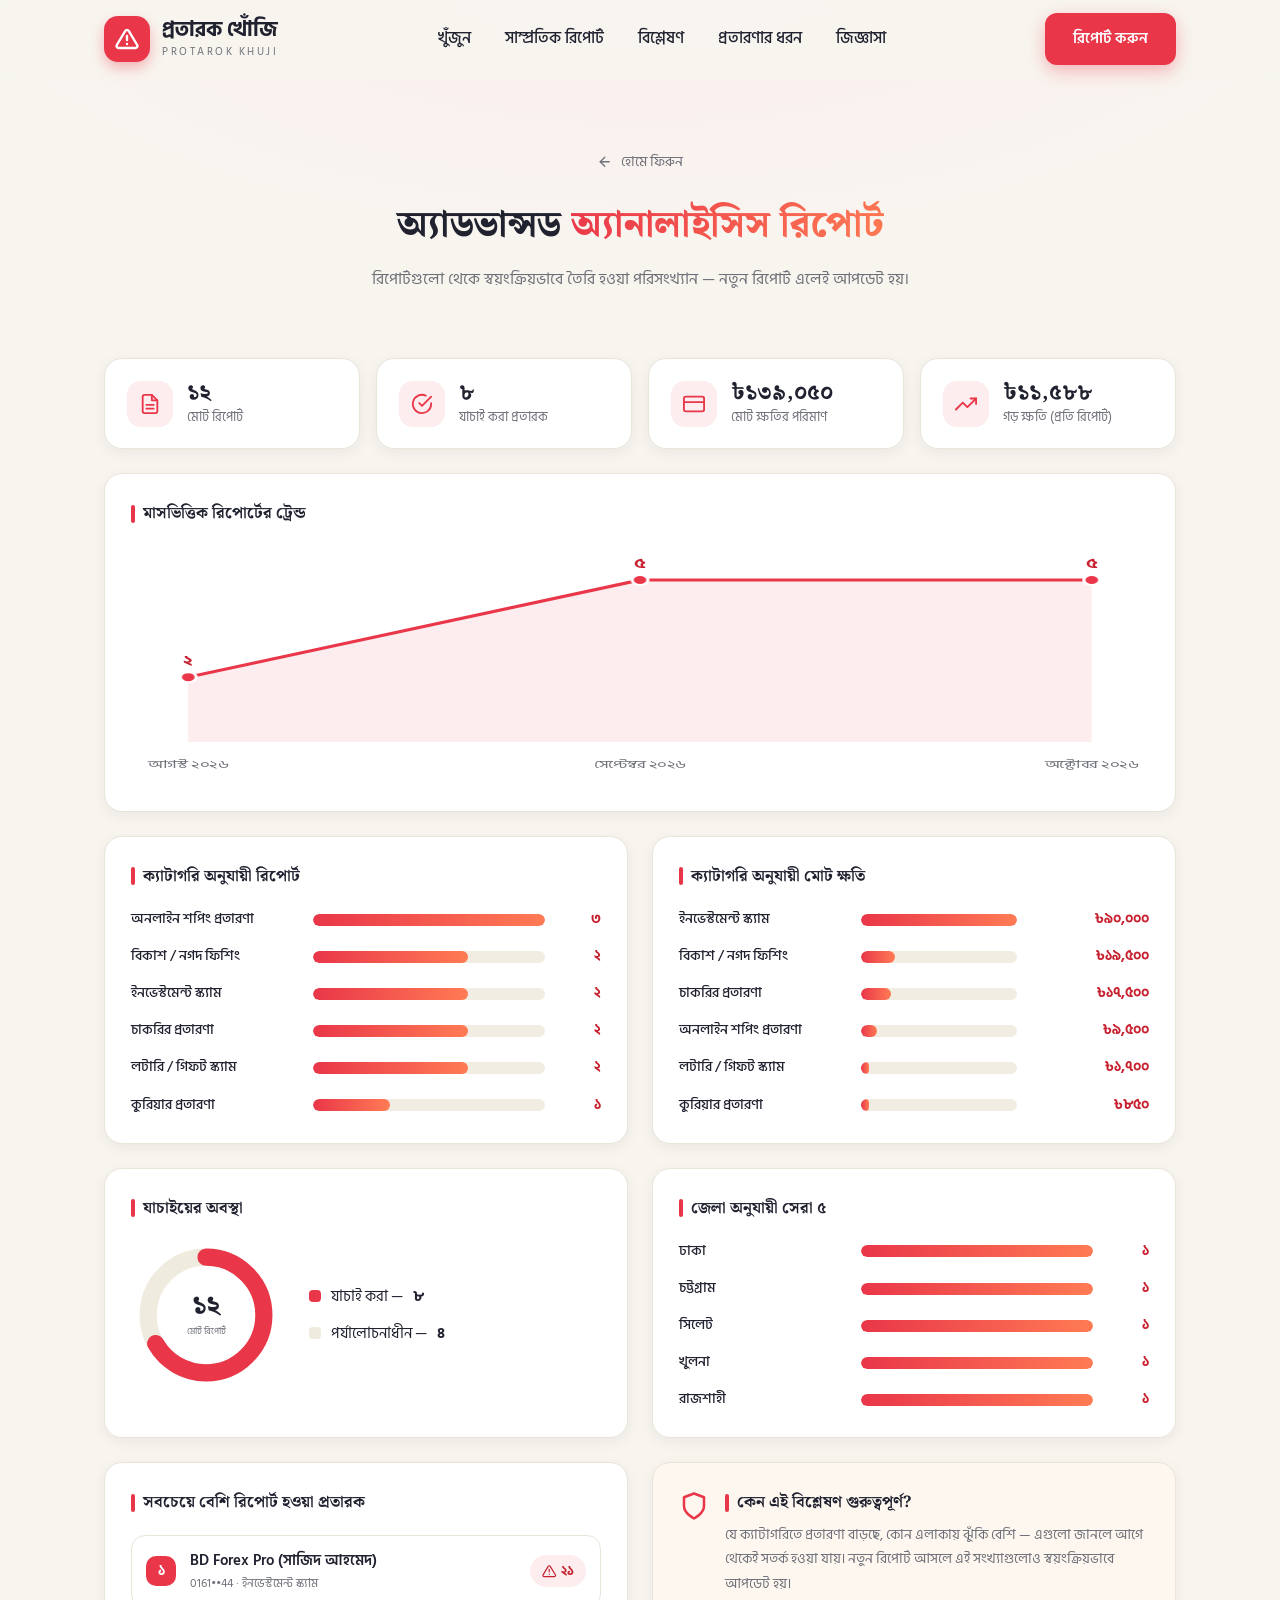
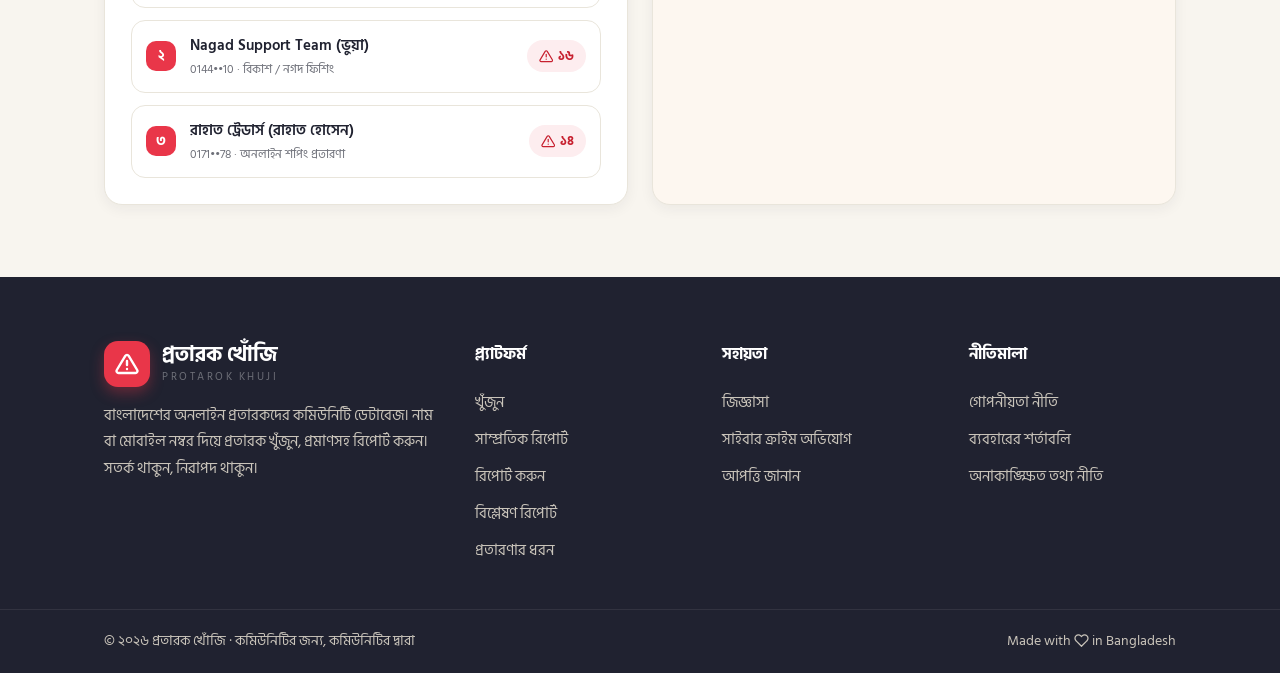
==== analysis.html @ 5ba306ff "Move analysis to dedicated page with animated charts - New analysis.html: stat tiles, monthly trend " ====
<!DOCTYPE html>
<html lang="bn">
<head>
  <meta charset="UTF-8" />
  <meta name="viewport" content="width=device-width, initial-scale=1.0" />
  <title>বিশ্লেষণ রিপোর্ট — প্রতারক খোঁজি</title>
  <meta name="description" content="প্রতারক খোঁজির অ্যাডভান্সড ডেটা বিশ্লেষণ — ক্যাটাগরি, জেলা ও মাসভিত্তিক প্রতারণার ট্রেন্ড, মোট ক্ষতি ও যাচাইয়ের পরিসংখ্যান।" />
  <link rel="icon" href="data:image/svg+xml,%3Csvg xmlns='http://www.w3.org/2000/svg' viewBox='0 0 100 100'%3E%3Crect width='100' height='100' rx='22' fill='%23E93649'/%3E%3Cpath d='M50 24 16 82h68z' fill='none' stroke='white' stroke-width='7' stroke-linejoin='round'/%3E%3Cline x1='50' y1='52' x2='50' y2='64' stroke='white' stroke-width='7' stroke-linecap='round'/%3E%3Ccircle cx='50' cy='73' r='4' fill='white'/%3E%3C/svg%3E" />
  <link rel="preconnect" href="https://fonts.googleapis.com" />
  <link rel="preconnect" href="https://fonts.gstatic.com" crossorigin />
  <link href="https://fonts.googleapis.com/css2?family=Hind+Siliguri:wght@300;400;500;600;700&family=Noto+Serif+Bengali:wght@600;700;800&display=swap" rel="stylesheet" />
  <link rel="stylesheet" href="css/style.css?v=2.3" />
</head>
<body>
  <!-- ================= ICON SPRITE ================= -->
  <svg xmlns="http://www.w3.org/2000/svg" class="sprite" aria-hidden="true">
    <symbol id="i-alert" viewBox="0 0 24 24"><path d="M10.29 3.86L1.82 18a2 2 0 0 0 1.71 3h16.94a2 2 0 0 0 1.71-3L13.71 3.86a2 2 0 0 0-3.42 0z"/><line x1="12" y1="9" x2="12" y2="13"/><line x1="12" y1="17" x2="12.01" y2="17"/></symbol>
    <symbol id="i-search" viewBox="0 0 24 24"><circle cx="11" cy="11" r="8"/><line x1="21" y1="21" x2="16.65" y2="16.65"/></symbol>
    <symbol id="i-check" viewBox="0 0 24 24"><polyline points="20 6 9 17 4 12"/></symbol>
    <symbol id="i-check-circle" viewBox="0 0 24 24"><path d="M22 11.08V12a10 10 0 1 1-5.93-9.14"/><polyline points="22 4 12 14.01 9 11.01"/></symbol>
    <symbol id="i-clock" viewBox="0 0 24 24"><circle cx="12" cy="12" r="10"/><polyline points="12 6 12 12 16 14"/></symbol>
    <symbol id="i-shield" viewBox="0 0 24 24"><path d="M12 22s8-4 8-10V5l-8-3-8 3v7c0 6 8 10 8 10z"/></symbol>
    <symbol id="i-shield-check" viewBox="0 0 24 24"><path d="M12 22s8-4 8-10V5l-8-3-8 3v7c0 6 8 10 8 10z"/><polyline points="9 12 11.5 14.5 15.5 10"/></symbol>
    <symbol id="i-eye" viewBox="0 0 24 24"><path d="M1 12s4-8 11-8 11 8 11 8-4 8-11 8-11-8-11-8z"/><circle cx="12" cy="12" r="3"/></symbol>
    <symbol id="i-phone" viewBox="0 0 24 24"><path d="M22 16.92v3a2 2 0 0 1-2.18 2 19.79 19.79 0 0 1-8.63-3.07 19.5 19.5 0 0 1-6-6 19.79 19.79 0 0 1-3.07-8.67A2 2 0 0 1 4.11 2h3a2 2 0 0 1 2 1.72 12.84 12.84 0 0 0 .7 2.81 2 2 0 0 1-.45 2.11L8.09 9.91a16 16 0 0 0 6 6l1.27-1.27a2 2 0 0 1 2.11-.45 12.84 12.84 0 0 0 2.81.7A2 2 0 0 1 22 16.92z"/></symbol>
    <symbol id="i-pin" viewBox="0 0 24 24"><path d="M21 10c0 7-9 13-9 13s-9-6-9-13a9 9 0 0 1 18 0z"/><circle cx="12" cy="10" r="3"/></symbol>
    <symbol id="i-calendar" viewBox="0 0 24 24"><rect x="3" y="4" width="18" height="18" rx="2" ry="2"/><line x1="16" y1="2" x2="16" y2="6"/><line x1="8" y1="2" x2="8" y2="6"/><line x1="3" y1="10" x2="21" y2="10"/></symbol>
    <symbol id="i-card" viewBox="0 0 24 24"><rect x="1" y="4" width="22" height="16" rx="2" ry="2"/><line x1="1" y1="10" x2="23" y2="10"/></symbol>
    <symbol id="i-lock" viewBox="0 0 24 24"><rect x="3" y="11" width="18" height="11" rx="2" ry="2"/><path d="M7 11V7a5 5 0 0 1 10 0v4"/></symbol>
    <symbol id="i-camera" viewBox="0 0 24 24"><path d="M23 19a2 2 0 0 1-2 2H3a2 2 0 0 1-2-2V8a2 2 0 0 1 2-2h4l2-3h6l2 3h4a2 2 0 0 1 2 2z"/><circle cx="12" cy="13" r="4"/></symbol>
    <symbol id="i-zap" viewBox="0 0 24 24"><polygon points="13 2 3 14 12 14 11 22 21 10 12 10 13 2"/></symbol>
    <symbol id="i-cart" viewBox="0 0 24 24"><circle cx="9" cy="21" r="1"/><circle cx="20" cy="21" r="1"/><path d="M1 1h4l2.68 13.39a2 2 0 0 0 2 1.61h9.72a2 2 0 0 0 2-1.61L23 6H6"/></symbol>
    <symbol id="i-mobile" viewBox="0 0 24 24"><rect x="5" y="2" width="14" height="20" rx="2" ry="2"/><line x1="12" y1="18" x2="12.01" y2="18"/></symbol>
    <symbol id="i-briefcase" viewBox="0 0 24 24"><rect x="2" y="7" width="20" height="14" rx="2" ry="2"/><path d="M16 21V5a2 2 0 0 0-2-2h-4a2 2 0 0 0-2 2v16"/></symbol>
    <symbol id="i-trend" viewBox="0 0 24 24"><polyline points="23 6 13.5 15.5 8.5 10.5 1 18"/><polyline points="17 6 23 6 23 12"/></symbol>
    <symbol id="i-truck" viewBox="0 0 24 24"><rect x="1" y="3" width="15" height="13"/><polygon points="16 8 20 8 23 11 23 16 16 16 16 8"/><circle cx="5.5" cy="18.5" r="2.5"/><circle cx="18.5" cy="18.5" r="2.5"/></symbol>
    <symbol id="i-gift" viewBox="0 0 24 24"><polyline points="20 12 20 22 4 22 4 12"/><rect x="2" y="7" width="20" height="5"/><line x1="12" y1="22" x2="12" y2="7"/><path d="M12 7H7.5a2.5 2.5 0 0 1 0-5C11 2 12 7 12 7z"/><path d="M12 7h4.5a2.5 2.5 0 0 0 0-5C13 2 12 7 12 7z"/></symbol>
    <symbol id="i-heart" viewBox="0 0 24 24"><path d="M20.84 4.61a5.5 5.5 0 0 0-7.78 0L12 5.67l-1.06-1.06a5.5 5.5 0 0 0-7.78 7.78l1.06 1.06L12 21.23l7.78-7.78 1.06-1.06a5.5 5.5 0 0 0 0-7.78z"/></symbol>
    <symbol id="i-image" viewBox="0 0 24 24"><rect x="3" y="3" width="18" height="18" rx="2" ry="2"/><circle cx="8.5" cy="8.5" r="1.5"/><polyline points="21 15 16 10 5 21"/></symbol>
    <symbol id="i-file" viewBox="0 0 24 24"><path d="M14 2H6a2 2 0 0 0-2 2v16a2 2 0 0 0 2 2h12a2 2 0 0 0 2-2V8z"/><polyline points="14 2 14 8 20 8"/><line x1="16" y1="13" x2="8" y2="13"/><line x1="16" y1="17" x2="8" y2="17"/></symbol>
    <symbol id="i-x" viewBox="0 0 24 24"><line x1="18" y1="6" x2="6" y2="18"/><line x1="6" y1="6" x2="18" y2="18"/></symbol>
    <symbol id="i-arrow" viewBox="0 0 24 24"><line x1="5" y1="12" x2="19" y2="12"/><polyline points="12 5 19 12 12 19"/></symbol>
    <symbol id="i-info" viewBox="0 0 24 24"><circle cx="12" cy="12" r="10"/><line x1="12" y1="16" x2="12" y2="12"/><line x1="12" y1="8" x2="12.01" y2="8"/></symbol>
  </svg>


  <!-- ================= NAVBAR ================= -->
  <header class="navbar" id="navbar">
    <div class="container nav-inner">
      <a href="index.html" class="logo">
        <span class="logo-badge"><svg class="ic"><use href="#i-alert"/></svg></span>
        <div class="logo-text">
          <span class="logo-bn">প্রতারক খোঁজি</span>
          <span class="logo-en">Protarok Khuji</span>
        </div>
      </a>
      <nav class="nav-links" id="navLinks">
        <a href="index.html#search">খুঁজুন</a>
        <a href="index.html#reports">সাম্প্রতিক রিপোর্ট</a>
        <a href="#analysis">বিশ্লেষণ</a>
        <a href="index.html#categories">প্রতারণার ধরন</a>
        <a href="index.html#faq">জিজ্ঞাসা</a>
      </nav>
      <a href="report.html" class="btn btn-primary nav-cta">রিপোর্ট করুন</a>
      <button class="hamburger" id="hamburger" aria-label="মেনু">
        <span></span><span></span><span></span>
      </button>
    </div>
  </header>


  <!-- ================= PAGE HEADER ================= -->
  <section class="page-hero">
    <div class="container">
      <a href="index.html" class="crumb"><svg class="ic"><use href="#i-arrow"/></svg> হোমে ফিরুন</a>
      <h1>অ্যাডভান্সড <span class="grad-text">অ্যানালাইসিস রিপোর্ট</span></h1>
      <p>রিপোর্টগুলো থেকে স্বয়ংক্রিয়ভাবে তৈরি হওয়া পরিসংখ্যান — নতুন রিপোর্ট এলেই আপডেট হয়।</p>
    </div>
  </section>

  <!-- ================= ANALYSIS ================= -->
  <section class="section" id="analysis" style="padding-top:8px">
    <div class="container">
      <div class="an-stats reveal" id="anStats"></div>
      <div class="an-grid">
        <div class="an-card an-card-wide reveal">
          <h3 class="an-title">মাসভিত্তিক রিপোর্টের ট্রেন্ড</h3>
          <div id="anTrend" class="an-trend"></div>
        </div>
        <div class="an-card reveal">
          <h3 class="an-title">ক্যাটাগরি অনুযায়ী রিপোর্ট</h3>
          <div class="an-bars" id="anCategories"></div>
        </div>
        <div class="an-card reveal">
          <h3 class="an-title">ক্যাটাগরি অনুযায়ী মোট ক্ষতি</h3>
          <div class="an-bars money" id="anLoss"></div>
        </div>
        <div class="an-card reveal">
          <h3 class="an-title">যাচাইয়ের অবস্থা</h3>
          <div class="an-donut" id="anStatus"></div>
        </div>
        <div class="an-card reveal">
          <h3 class="an-title">জেলা অনুযায়ী সেরা ৫</h3>
          <div class="an-bars" id="anDistricts"></div>
        </div>
        <div class="an-card reveal">
          <h3 class="an-title">সবচেয়ে বেশি রিপোর্ট হওয়া প্রতারক</h3>
          <div id="anTop" class="an-top"></div>
        </div>
        <div class="an-card an-card-hint reveal">
          <svg class="ic"><use href="#i-shield"/></svg>
          <div>
            <h3 class="an-title" style="margin-bottom:6px">কেন এই বিশ্লেষণ গুরুত্বপূর্ণ?</h3>
            <p class="an-hint-text">যে ক্যাটাগরিতে প্রতারণা বাড়ছে, কোন এলাকায় ঝুঁকি বেশি — এগুলো জানলে আগে থেকেই সতর্ক হওয়া যায়। নতুন রিপোর্ট আসলে এই সংখ্যাগুলোও স্বয়ংক্রিয়ভাবে আপডেট হয়।</p>
          </div>
        </div>
      </div>
    </div>
  </section>

  <!-- ================= FOOTER ================= -->
  <footer class="footer">
    <div class="container footer-inner">
      <div class="footer-brand">
        <div class="logo">
          <span class="logo-badge"><svg class="ic"><use href="#i-alert"/></svg></span>
          <div class="logo-text">
            <span class="logo-bn">প্রতারক খোঁজি</span>
            <span class="logo-en">Protarok Khuji</span>
          </div>
        </div>
        <p>বাংলাদেশের অনলাইন প্রতারকদের কমিউনিটি ডেটাবেজ। নাম বা মোবাইল নম্বর দিয়ে প্রতারক খুঁজুন, প্রমাণসহ রিপোর্ট করুন। সতর্ক থাকুন, নিরাপদ থাকুন।</p>
      </div>
      <div class="footer-col">
        <h4>প্ল্যাটফর্ম</h4>
        <a href="index.html#search">খুঁজুন</a>
        <a href="index.html#reports">সাম্প্রতিক রিপোর্ট</a>
        <a href="report.html">রিপোর্ট করুন</a>
        <a href="#analysis">বিশ্লেষণ রিপোর্ট</a>
        <a href="index.html#categories">প্রতারণার ধরন</a>
      </div>
      <div class="footer-col">
        <h4>সহায়তা</h4>
        <a href="index.html#faq">জিজ্ঞাসা</a>
        <a href="https://cybercrime.gov.bd" target="_blank" rel="noopener">সাইবার ক্রাইম অভিযোগ</a>
        <a href="index.html#faq">আপত্তি জানান</a>
      </div>
      <div class="footer-col">
        <h4>নীতিমালা</h4>
        <a href="#">গোপনীয়তা নীতি</a>
        <a href="#">ব্যবহারের শর্তাবলি</a>
        <a href="#">অনাকাঙ্ক্ষিত তথ্য নীতি</a>
      </div>
    </div>
    <div class="footer-bottom">
      <div class="container">
        <span>© ২০২৬ প্রতারক খোঁজি · কমিউনিটির জন্য, কমিউনিটির দ্বারা</span>
        <span class="made-with">Made with <svg class="ic"><use href="#i-heart"/></svg> in Bangladesh</span>
      </div>
    </div>
  </footer>


  <script src="js/data.js?v=2.3"></script>
  <script src="js/app.js?v=2.3"></script>
</body>
</html>
---- css/style.css ----
/* ============================================================
   প্রতারক খোঁজি — style.css
   Design system: cream #F8F5EF · red #E93649 · navy #202230
   Spacing scale: 8 / 16 / 24 / 64 / 88
   ============================================================ */
:root {
  --red: #E93649;
  --red-dark: #C7202F;
  --red-soft: #FDEDEF;
  --green: #0E9F6E;
  --green-dark: #067A57;
  --green-soft: #E7F5EF;
  --amber: #B06A00;
  --amber-soft: #FFF4E0;
  --cream: #F8F5EF;
  --card: #FFFFFF;
  --navy: #202230;
  --ink: #202230;
  --muted: #6E7079;
  --line: #E9E5DB;
  --shadow-sm: 0 4px 14px rgba(32, 34, 48, 0.06);
  --shadow: 0 10px 30px rgba(32, 34, 48, 0.08);
  --radius: 18px;
}

* { margin: 0; padding: 0; box-sizing: border-box; }

html { scroll-behavior: smooth; }

body {
  font-family: "Hind Siliguri", "Noto Serif Bengali", sans-serif;
  font-size: 16px;
  background: var(--cream);
  color: var(--ink);
  line-height: 1.7;
  overflow-x: hidden;
}

.container { max-width: 1120px; margin: 0 auto; padding: 0 24px; }

h1, h2, h3 { font-family: "Noto Serif Bengali", "Hind Siliguri", serif; }

/* ---------- buttons ---------- */
.btn {
  display: inline-flex; align-items: center; justify-content: center; gap: 8px;
  border: none; cursor: pointer; font-family: inherit;
  font-size: 0.95rem; font-weight: 600; padding: 13px 28px;
  border-radius: 12px; transition: all 0.25s ease; text-decoration: none;
}
.btn-primary { background: var(--red); color: #fff; box-shadow: 0 6px 18px rgba(233, 54, 73, 0.35); }
.btn-primary:hover { background: var(--red-dark); transform: translateY(-2px); }
.btn-outline { background: transparent; color: var(--red); border: 2px solid var(--red); }
.btn-outline:hover { background: var(--red); color: #fff; }
.btn-block { width: 100%; margin-top: 20px; }

/* ---------- icon system ---------- */
.sprite { display: none; }
.ic {
  width: 1.1em; height: 1.1em; flex-shrink: 0;
  stroke: currentColor; fill: none; stroke-width: 2;
  stroke-linecap: round; stroke-linejoin: round;
  vertical-align: -0.18em;
}
.result-chip .ic, .badge .ic, .rc-foot .ic, .rc-meta .ic, .rc-date .ic { width: 0.95em; height: 0.95em; }

/* ---------- navbar ---------- */
.navbar {
  position: fixed; top: 0; left: 0; right: 0; z-index: 100;
  background: rgba(248, 245, 239, 0.88); backdrop-filter: blur(12px);
  border-bottom: 1px solid transparent; transition: all 0.3s ease;
}
.navbar.scrolled { border-bottom-color: var(--line); box-shadow: var(--shadow-sm); }
.nav-inner { display: flex; align-items: center; justify-content: space-between; height: 78px; gap: 16px; }
.logo { display: flex; align-items: center; gap: 12px; text-decoration: none; color: var(--ink); }
.logo-badge {
  width: 46px; height: 46px; border-radius: 14px; flex-shrink: 0;
  background: var(--red); color: #fff;
  display: flex; align-items: center; justify-content: center;
  box-shadow: 0 6px 14px rgba(233, 54, 73, 0.35);
}
.logo-badge .ic { width: 24px; height: 24px; stroke-width: 2.4; }
.logo-bn { display: block; font-weight: 700; font-size: 1.3rem; line-height: 1.25; }
.logo-en { display: block; font-size: 0.68rem; letter-spacing: 2.5px; text-transform: uppercase; color: var(--muted); }
.nav-links { display: flex; gap: 34px; }
.nav-links a { text-decoration: none; color: var(--ink); font-weight: 500; font-size: 0.98rem; position: relative; }
.nav-links a::after {
  content: ""; position: absolute; left: 0; bottom: -4px; width: 0; height: 2px;
  background: var(--red); transition: width 0.25s ease;
}
.nav-links a:hover::after { width: 100%; }
.hamburger { display: none; flex-direction: column; gap: 5px; background: none; border: none; cursor: pointer; padding: 6px; }
.hamburger span { width: 24px; height: 2.5px; background: var(--ink); border-radius: 2px; transition: 0.3s; }

@media (max-width: 900px) {
  .nav-links, .nav-cta { display: none; }
  .hamburger { display: flex; }
  .navbar.open .nav-links {
    display: flex; flex-direction: column; position: absolute; top: 78px; left: 0; right: 0;
    background: var(--cream); padding: 20px 24px; border-bottom: 1px solid var(--line); gap: 18px;
  }
}

/* ---------- hero ---------- */
.hero {
  position: relative; padding: 150px 0 100px; text-align: center;
  background: radial-gradient(1200px 480px at 50% -10%, #FBEDEF 0%, transparent 62%);
  overflow: hidden;
}
.hero-blob { position: absolute; border-radius: 50%; filter: blur(70px); opacity: 0.32; animation: float 12s ease-in-out infinite; }
.hero-blob-1 { width: 300px; height: 300px; background: #F5D4D8; top: -50px; left: -70px; }
.hero-blob-2 { width: 260px; height: 260px; background: #D5E7DE; bottom: 30px; right: -50px; animation-delay: -6s; }
@keyframes float { 0%,100% { transform: translateY(0); } 50% { transform: translateY(-22px); } }

.hero-badge {
  display: inline-flex; align-items: center; gap: 8px;
  background: #fff; border: 1px solid var(--line); border-radius: 999px;
  padding: 8px 20px; font-size: 0.9rem; font-weight: 500; color: var(--green-dark);
  box-shadow: var(--shadow-sm); margin-bottom: 24px;
}
.pulse-dot { width: 8px; height: 8px; background: var(--green); border-radius: 50%; animation: pulse 1.6s infinite; }
@keyframes pulse { 0% { box-shadow: 0 0 0 0 rgba(14,159,110,0.4); } 70% { box-shadow: 0 0 0 9px rgba(14,159,110,0); } 100% { box-shadow: 0 0 0 0 rgba(14,159,110,0); } }

.hero-title {
  font-size: clamp(2.2rem, 4.8vw, 2.75rem); font-weight: 800; line-height: 1.28;
  max-width: 780px; margin: 0 auto 20px;
}
.grad-text {
  background: linear-gradient(120deg, var(--red), #FF7B54);
  -webkit-background-clip: text; background-clip: text; color: transparent;
}
.hero-sub { max-width: 620px; margin: 0 auto 40px; color: var(--muted); font-size: 1.05rem; }

/* search */
.search-wrap { max-width: 720px; margin: 0 auto; }
.search-box {
  display: flex; align-items: center; gap: 12px; background: #fff;
  border: 2px solid var(--line); border-radius: 18px; padding: 10px;
  box-shadow: var(--shadow); transition: border-color 0.25s, box-shadow 0.25s;
}
.search-box:focus-within { border-color: var(--red); box-shadow: 0 10px 30px rgba(233, 54, 73, 0.12); }
.search-icon { display: flex; align-items: center; padding-left: 10px; color: var(--muted); }
.search-icon .ic { width: 22px; height: 22px; }
#searchInput {
  flex: 1; border: none; outline: none; font-family: inherit;
  font-size: 1.1rem; padding: 10px 0; background: transparent; color: var(--ink);
}
.search-box .btn { padding: 14px 30px; font-size: 1rem; }
.search-help {
  display: flex; align-items: center; justify-content: center; gap: 6px;
  margin-top: 12px; font-size: 0.87rem; color: var(--muted);
}
.search-tags { display: flex; align-items: center; gap: 10px; flex-wrap: wrap; justify-content: center; margin-top: 18px; font-size: 0.85rem; color: var(--muted); }
.tag {
  border: 1px solid var(--line); background: #fff; border-radius: 999px;
  padding: 5px 16px; font-family: inherit; font-size: 0.84rem; cursor: pointer; transition: 0.2s; color: var(--ink);
}
.tag:hover { background: var(--red); color: #fff; border-color: var(--red); }

/* search result */
.search-result { max-width: 720px; margin: 26px auto 0; }
.result-card {
  display: flex; align-items: flex-start; gap: 16px; text-align: left;
  border-radius: var(--radius); padding: 24px 26px; animation: slideUp 0.45s ease both;
}
.result-found { background: #FDEDEF; border: 1px solid #F5C6CD; }
.result-safe { background: var(--green-soft); border: 1px solid #C9E6D8; }
.result-icon { display: flex; align-items: flex-start; }
.result-found .result-icon { color: var(--red-dark); }
.result-safe .result-icon { color: var(--green-dark); }
.result-icon .ic-big { width: 2rem; height: 2rem; }
.result-card h3 { font-size: 1.2rem; margin-bottom: 4px; }
.result-found h3 { color: var(--red-dark); }
.result-safe h3 { color: var(--green-dark); }
.result-card p { font-size: 0.95rem; color: #444; }
.result-meta { display: flex; gap: 10px; flex-wrap: wrap; margin-top: 10px; }
.result-chip {
  background: rgba(255,255,255,0.75); border-radius: 999px; padding: 4px 14px;
  font-size: 0.8rem; font-weight: 500; display: inline-flex; align-items: center; gap: 6px;
}

@keyframes slideUp { from { opacity: 0; transform: translateY(18px); } to { opacity: 1; transform: translateY(0); } }

/* stats */
.stats-row { display: grid; grid-template-columns: repeat(4, 1fr); gap: 16px; margin-top: 56px; }
.stat {
  background: rgba(255,255,255,0.8); border: 1px solid var(--line);
  border-radius: var(--radius); padding: 20px 12px; backdrop-filter: blur(6px);
}
.stat-num { display: block; font-size: 2rem; font-weight: 800; font-family: "Noto Serif Bengali", serif; color: var(--red-dark); }
.stat-label { font-size: 0.86rem; color: var(--muted); }
@media (max-width: 640px) { .stats-row { grid-template-columns: repeat(2, 1fr); } }

.hero-wave { color: var(--cream); display: block; margin-top: 56px; }
.hero-wave svg { display: block; width: 100%; height: 70px; transform: translateY(1px); }

/* ---------- sections & typography ---------- */
.section { padding: 72px 0; }
.section-alt { background: #F2EFE7; }
.section-head { text-align: center; max-width: 640px; margin: 0 auto 48px; }
.section-tag {
  display: inline-block; background: var(--red-soft); color: var(--red-dark);
  font-size: 0.82rem; font-weight: 600; border-radius: 999px; padding: 5px 18px; margin-bottom: 14px;
}
.section-head h2 { font-size: clamp(1.55rem, 3vw, 1.9rem); font-weight: 800; margin-bottom: 8px; }
.section-head p { color: var(--muted); font-size: 1rem; }

/* steps */
.steps-grid { display: grid; grid-template-columns: repeat(3, 1fr); gap: 24px; }
.step-card {
  position: relative; background: var(--card); border: 1px solid var(--line);
  border-radius: var(--radius); padding: 32px 26px 28px; box-shadow: var(--shadow-sm);
  text-align: center; display: flex; flex-direction: column;
  transition: transform 0.3s ease, box-shadow 0.3s ease, border-color 0.3s ease;
}
.step-card:hover { transform: translateY(-4px); border-color: #F0C9CE; box-shadow: var(--shadow); }
.step-icon { position: relative; width: 64px; height: 64px; margin: 0 auto 20px; }
.step-icon-box {
  width: 64px; height: 64px; border-radius: 18px; background: var(--red-soft);
  display: flex; align-items: center; justify-content: center; color: var(--red);
}
.step-icon-box .ic { width: 30px; height: 30px; }
.step-num {
  position: absolute; top: -8px; right: -12px; width: 28px; height: 28px;
  border-radius: 50%; background: var(--red); color: #fff;
  display: flex; align-items: center; justify-content: center;
  font-weight: 700; font-size: 0.85rem; box-shadow: 0 4px 10px rgba(233, 54, 73, 0.4);
}
.step-card h3 { font-size: 1.15rem; font-weight: 700; margin-bottom: 10px; }
.step-card p { font-size: 0.95rem; color: var(--muted); flex: 1; }
@media (max-width: 860px) { .steps-grid { grid-template-columns: 1fr; max-width: 460px; margin: 0 auto; } }

/* filter + reports */
.filter-row { display: flex; gap: 12px; justify-content: center; margin-bottom: 40px; }
.filter-btn {
  border: 1px solid var(--line); background: #fff; font-family: inherit;
  padding: 8px 24px; border-radius: 999px; font-size: 0.92rem; font-weight: 500;
  cursor: pointer; transition: 0.2s;
}
.filter-btn.active, .filter-btn:hover { background: var(--red); color: #fff; border-color: var(--red); }

.reports-grid { display: grid; grid-template-columns: repeat(3, 1fr); gap: 24px; }
@media (max-width: 960px) { .reports-grid { grid-template-columns: repeat(2, 1fr); } }
@media (max-width: 640px) { .reports-grid { grid-template-columns: 1fr; } }

.report-card {
  background: var(--card); border: 1px solid var(--line); border-radius: var(--radius);
  padding: 26px; box-shadow: var(--shadow-sm); cursor: pointer; position: relative;
  display: flex; flex-direction: column;
  transition: transform 0.3s ease, box-shadow 0.3s ease, border-color 0.3s ease;
  animation: slideUp 0.5s ease both;
}
.report-card:hover { transform: translateY(-5px); border-color: #F0C9CE; box-shadow: var(--shadow); }
.rc-top { display: flex; justify-content: space-between; align-items: center; margin-bottom: 14px; }
.badge {
  font-size: 0.75rem; font-weight: 700; padding: 4px 12px; border-radius: 999px;
  display: inline-flex; align-items: center; gap: 5px;
}
.badge-verified { background: var(--green-soft); color: var(--green-dark); }
.badge-pending { background: var(--amber-soft); color: var(--amber); }
.rc-date { font-size: 0.8rem; color: var(--muted); display: inline-flex; align-items: center; gap: 5px; }
.rc-name { font-size: 1.12rem; font-weight: 700; margin-bottom: 6px; line-height: 1.4; }
.rc-meta { font-size: 0.85rem; color: var(--muted); display: flex; gap: 14px; flex-wrap: wrap; margin-bottom: 12px; }
.rc-meta span { display: inline-flex; align-items: center; gap: 5px; }
.rc-meta .phone { color: var(--red); font-weight: 600; }
.rc-meta .reports { color: var(--red-dark); font-weight: 600; }
.rc-cat {
  font-size: 0.78rem; font-weight: 600; color: var(--red-dark); background: var(--red-soft);
  border-radius: 999px; padding: 4px 14px; display: inline-flex; width: fit-content; margin-bottom: 10px;
}
.rc-desc {
  font-size: 0.93rem; color: var(--muted); margin-bottom: 16px; flex: 1;
  display: -webkit-box; -webkit-line-clamp: 2; -webkit-box-orient: vertical; overflow: hidden;
}
.rc-foot {
  display: flex; justify-content: space-between; align-items: center;
  border-top: 1px dashed var(--line); padding-top: 14px;
}
.rc-id { font-size: 0.8rem; color: var(--muted); font-weight: 600; letter-spacing: 0.3px; }
.rc-more {
  display: inline-flex; align-items: center; gap: 6px;
  color: var(--red); font-weight: 600; font-size: 0.9rem;
}
.rc-more .ic { transition: transform 0.25s; }
.report-card:hover .rc-more .ic { transform: translateX(4px); }
.center-btn { text-align: center; margin-top: 40px; }

/* categories */
.cat-grid { display: grid; grid-template-columns: repeat(3, 1fr); gap: 24px; }
@media (max-width: 960px) { .cat-grid { grid-template-columns: repeat(2, 1fr); } }
@media (max-width: 620px) { .cat-grid { grid-template-columns: 1fr; } }
.cat-card {
  background: var(--card); border: 1px solid var(--line); border-radius: var(--radius);
  padding: 26px; transition: 0.3s; position: relative; overflow: hidden;
}
.cat-card::before {
  content: ""; position: absolute; top: 0; left: 0; width: 4px; height: 0;
  background: var(--red); transition: height 0.3s ease;
}
.cat-card:hover { transform: translateY(-4px); box-shadow: var(--shadow); border-color: transparent; }
.cat-card:hover::before { height: 100%; }
.cat-icon { margin-bottom: 14px; color: var(--red); }
.cat-icon .ic { width: 2rem; height: 2rem; }
.cat-card h3 { font-size: 1.08rem; font-weight: 700; margin-bottom: 6px; }
.cat-card p { font-size: 0.9rem; color: var(--muted); margin-bottom: 14px; }
.cat-count { font-size: 0.8rem; font-weight: 600; color: var(--red-dark); }

/* report section */
.section-report { background: linear-gradient(140deg, var(--navy) 0%, #2B2740 100%); color: #F5F2EA; }
.section-report .section-tag { background: rgba(233, 54, 73, 0.18); color: #FF9AA3; }
.section-report h2 { color: #fff; }
.report-layout { display: grid; grid-template-columns: 0.9fr 1.1fr; gap: 48px; align-items: start; }
@media (max-width: 960px) { .report-layout { grid-template-columns: 1fr; } }
.report-info p { color: #C9C4B8; margin-top: 14px; font-size: 1rem; }
.report-points { list-style: none; margin-top: 28px; display: grid; gap: 18px; }
.report-points li { display: flex; gap: 16px; align-items: flex-start; }
.rp-box {
  width: 44px; height: 44px; border-radius: 14px; flex-shrink: 0;
  background: rgba(255,255,255,0.08); color: #FF9AA3;
  display: flex; align-items: center; justify-content: center;
}
.rp-box .ic { width: 20px; height: 20px; }
.rp-title { display: block; font-weight: 600; font-size: 1rem; color: #fff; line-height: 1.4; }
.rp-desc { display: block; font-size: 0.85rem; color: #C9C4B8; line-height: 1.5; }
.report-note {
  margin-top: 28px; background: rgba(233, 54, 73, 0.12); border: 1px solid rgba(233, 54, 73, 0.3);
  border-radius: 12px; padding: 14px 16px; font-size: 0.85rem; color: #FFB4BB;
  display: flex; gap: 10px; align-items: flex-start;
}
.report-note .ic { width: 18px; height: 18px; margin-top: 3px; flex-shrink: 0; }

.report-form-card {
  background: #fff; color: var(--ink); border-radius: 22px; padding: 36px;
  box-shadow: 0 24px 60px rgba(0,0,0,0.35);
}
.report-form-card h3 { font-size: 1.15rem; margin-bottom: 18px; }
.report-form-card h3 small { font-weight: 400; color: var(--muted); font-size: 0.8rem; }
.report-form-card h3:not(:first-child) { margin-top: 24px; }
.form-grid { display: grid; grid-template-columns: 1fr 1fr; gap: 16px; }
@media (max-width: 560px) { .form-grid { grid-template-columns: 1fr; } }
.form-group { display: flex; flex-direction: column; gap: 8px; margin-bottom: 16px; }
.form-group label { font-size: 0.88rem; font-weight: 600; }
.form-group input, .form-group select, .form-group textarea {
  border: 1.5px solid var(--line); border-radius: 12px; padding: 12px 14px;
  font-family: inherit; font-size: 0.95rem; outline: none; background: #FCFBF8;
  transition: border-color 0.2s, box-shadow 0.2s; color: var(--ink);
  min-height: 48px; width: 100%;
}
.form-group textarea { min-height: auto; }
.form-group input:focus, .form-group select:focus, .form-group textarea:focus {
  border-color: var(--red); box-shadow: 0 0 0 3px rgba(233, 54, 73, 0.1);
}
.upload-box {
  border: 2px dashed #D8D2C4; border-radius: 12px; padding: 22px; text-align: center;
  cursor: pointer; transition: 0.2s; display: flex; flex-direction: column; gap: 6px; align-items: center;
}
.upload-box:hover { border-color: var(--red); background: #FEF6F6; }
.upload-icon { color: var(--red); display: flex; }
.upload-icon .ic { width: 26px; height: 26px; }
.upload-text { font-size: 0.88rem; color: var(--muted); }
.upload-formats { font-size: 0.75rem; color: #A8A396; }
.upload-preview { display: flex; gap: 8px; flex-wrap: wrap; margin-top: 10px; }
.upload-preview img { width: 64px; height: 64px; object-fit: cover; border-radius: 10px; border: 1px solid var(--line); }
.checkbox-row { display: flex; gap: 10px; align-items: flex-start; font-size: 0.86rem; color: var(--muted); margin-top: 4px; }
.checkbox-row input { margin-top: 4px; accent-color: var(--red); }
.form-success {
  display: none; margin-top: 16px; background: var(--green-soft); color: var(--green-dark);
  border: 1px solid #C9E6D8; border-radius: 12px; padding: 14px 16px; font-size: 0.92rem;
  animation: slideUp 0.4s ease; align-items: center; gap: 8px;
}
.form-success .ic { width: 20px; height: 20px; flex-shrink: 0; }
.form-success.show { display: flex; }

/* FAQ */
.faq-wrap { max-width: 760px; }
.faq-list { display: grid; gap: 14px; }
.faq-item {
  background: #fff; border-radius: 14px; border: 1px solid var(--line);
  overflow: hidden; transition: 0.25s;
}
.faq-item summary {
  cursor: pointer; padding: 20px 26px; font-weight: 600; font-size: 1.02rem;
  list-style: none; display: flex; justify-content: space-between; align-items: center; gap: 16px;
}
.faq-item summary::-webkit-details-marker { display: none; }
.faq-item summary::after {
  content: "+"; font-size: 1.3rem; color: var(--red); transition: transform 0.25s;
  width: 32px; height: 32px; border: 1px solid var(--line); border-radius: 50%;
  display: flex; align-items: center; justify-content: center; flex-shrink: 0;
}
.faq-item[open] summary::after { transform: rotate(45deg); background: var(--red); color: #fff; border-color: var(--red); }
.faq-item p { padding: 0 26px 20px; color: var(--muted); font-size: 0.94rem; }
.faq-item:hover { box-shadow: var(--shadow-sm); }

/* footer */
.footer { background: var(--navy); color: #C9C4BA; }
.footer-inner { display: grid; grid-template-columns: 1.6fr 1fr 1fr 1fr; gap: 40px; padding: 64px 24px 40px; }
@media (max-width: 860px) { .footer-inner { grid-template-columns: 1fr 1fr; } }
@media (max-width: 560px) { .footer-inner { grid-template-columns: 1fr; } }
.footer-brand .logo-bn { color: #fff; }
.footer-brand p { margin-top: 16px; font-size: 0.92rem; max-width: 340px; line-height: 1.8; }
.footer-col h4 { color: #fff; margin-bottom: 16px; font-size: 1rem; }
.footer-col a {
  display: block; color: #C9C4BA; text-decoration: none; font-size: 0.92rem;
  padding: 6px 0; transition: 0.2s;
}
.footer-col a:hover { color: #FF8D97; transform: translateX(4px); }
.footer-bottom { border-top: 1px solid rgba(255,255,255,0.08); padding: 20px 0; font-size: 0.85rem; }
.footer-bottom .container { display: flex; justify-content: space-between; gap: 10px; flex-wrap: wrap; }

/* modal */
.modal-overlay {
  position: fixed; inset: 0; background: rgba(32, 34, 48, 0.6);
  backdrop-filter: blur(4px); display: flex; align-items: center; justify-content: center;
  padding: 20px; z-index: 200; opacity: 0; pointer-events: none; transition: opacity 0.3s;
}
.modal-overlay.show { opacity: 1; pointer-events: auto; }
.modal {
  background: #fff; border-radius: 22px; max-width: 560px; width: 100%;
  max-height: 85vh; overflow-y: auto; padding: 32px; position: relative;
  animation: modalIn 0.35s ease;
}
@keyframes modalIn { from { transform: scale(0.92); opacity: 0; } to { transform: scale(1); opacity: 1; } }
.modal h3 { font-size: 1.3rem; margin-bottom: 2px; }
.m-phone { color: var(--red); font-weight: 700; margin-bottom: 14px; display: flex; align-items: center; gap: 6px; }
.m-phone .ic { color: var(--red); }
.m-chips { display: flex; gap: 8px; flex-wrap: wrap; margin-bottom: 16px; }
.m-chip {
  background: #F4F0E8; border-radius: 999px; padding: 4px 14px; font-size: 0.8rem;
  font-weight: 500; display: inline-flex; align-items: center; gap: 6px;
}
.m-chip .ic { width: 0.95em; height: 0.95em; color: var(--red-dark); }
.m-desc { font-size: 0.95rem; color: #444; margin-bottom: 18px; }
.m-section-title {
  font-size: 0.82rem; font-weight: 700; text-transform: uppercase; letter-spacing: 1px;
  color: var(--muted); margin-bottom: 8px;
}
.m-evidence { display: flex; gap: 8px; flex-wrap: wrap; margin-bottom: 18px; }
.m-evidence img {
  width: 80px; height: 80px; object-fit: cover; border-radius: 10px;
  border: 1px solid var(--line); cursor: pointer; transition: 0.2s;
}
.m-evidence img:hover { transform: scale(1.05); }
.modal-close {
  position: absolute; top: 16px; right: 16px; width: 34px; height: 34px; border-radius: 50%;
  border: none; background: #F4F0E8; cursor: pointer; transition: 0.2s;
  display: flex; align-items: center; justify-content: center;
}
.modal-close .ic { width: 16px; height: 16px; }
.modal-close:hover { background: var(--red); color: #fff; }

/* reveal animation */
.reveal { opacity: 0; transform: translateY(26px); transition: opacity 0.7s ease, transform 0.7s ease; }
.reveal.visible { opacity: 1; transform: translateY(0); }

@media (prefers-reduced-motion: reduce) {
  *, *::before, *::after { animation: none !important; transition: none !important; }
  .reveal { opacity: 1; transform: none; }
}

/* ---------- advanced analysis ---------- */
.an-stats { display: grid; grid-template-columns: repeat(4, 1fr); gap: 16px; margin-bottom: 24px; }
@media (max-width: 860px) { .an-stats { grid-template-columns: repeat(2, 1fr); } }
.an-tile {
  background: var(--card); border: 1px solid var(--line); border-radius: var(--radius);
  padding: 20px 22px; display: flex; align-items: center; gap: 14px; box-shadow: var(--shadow-sm);
}
.an-tile-icon {
  width: 46px; height: 46px; border-radius: 14px; background: var(--red-soft); color: var(--red);
  display: flex; align-items: center; justify-content: center; flex-shrink: 0;
}
.an-tile-icon .ic { width: 22px; height: 22px; }
.an-tile-val { display: block; font-size: 1.35rem; font-weight: 800; line-height: 1.3; font-family: "Noto Serif Bengali", serif; }
.an-tile-label { display: block; font-size: 0.8rem; color: var(--muted); }

.an-grid { display: grid; grid-template-columns: 1fr 1fr; gap: 24px; }
@media (max-width: 900px) { .an-grid { grid-template-columns: 1fr; } }
.an-card {
  background: var(--card); border: 1px solid var(--line); border-radius: var(--radius);
  padding: 26px; box-shadow: var(--shadow-sm);
}
.an-card-wide { grid-column: 1 / -1; }
.an-title { font-size: 1rem; font-weight: 700; margin-bottom: 18px; display: flex; align-items: center; gap: 8px; }
.an-title::before { content: ""; width: 4px; height: 18px; border-radius: 2px; background: var(--red); display: inline-block; }

.an-bars { display: grid; gap: 14px; }
.an-bar-row { display: grid; grid-template-columns: 170px 1fr 44px; align-items: center; gap: 12px; }
@media (max-width: 560px) { .an-bar-row { grid-template-columns: 120px 1fr 36px; } }
.an-bar-label { font-size: 0.85rem; font-weight: 500; }
.an-bar-track { background: #F2EDE2; border-radius: 999px; height: 12px; overflow: hidden; }
.an-bar-fill { height: 100%; border-radius: 999px; background: linear-gradient(90deg, var(--red), #FF7B54); min-width: 8px; }
.an-bar-val { font-size: 0.85rem; font-weight: 700; color: var(--red-dark); text-align: right; }

.an-donut-wrap { display: flex; align-items: center; gap: 28px; flex-wrap: wrap; }
.an-donut-svg { width: 150px; height: 150px; flex-shrink: 0; }
.an-donut-num { font-size: 1.5rem; font-weight: 800; fill: var(--ink); font-family: "Noto Serif Bengali", serif; }
.an-donut-cap { font-size: 0.55rem; fill: var(--muted); }
.an-legend { list-style: none; display: grid; gap: 12px; font-size: 0.92rem; }
.an-legend li { display: flex; align-items: center; gap: 10px; }
.an-dot { width: 12px; height: 12px; border-radius: 4px; flex-shrink: 0; }

.an-trend { width: 100%; }
.an-trend-svg { width: 100%; height: 230px; }
.an-trend-val { font-size: 0.8rem; font-weight: 700; fill: var(--red-dark); }
.an-trend-cap { font-size: 0.68rem; fill: var(--muted); }

.an-top { display: grid; gap: 12px; }
.an-top-row {
  display: flex; align-items: center; gap: 14px; padding: 12px 14px;
  border: 1px solid var(--line); border-radius: 14px;
}
.an-rank {
  width: 30px; height: 30px; border-radius: 10px; background: var(--red); color: #fff;
  display: flex; align-items: center; justify-content: center; font-weight: 700; font-size: 0.9rem; flex-shrink: 0;
}
.an-top-info { flex: 1; min-width: 0; }
.an-top-name { display: block; font-weight: 600; font-size: 0.95rem; white-space: nowrap; overflow: hidden; text-overflow: ellipsis; }
.an-top-sub { display: block; font-size: 0.78rem; color: var(--muted); }
.an-top-count {
  display: inline-flex; align-items: center; gap: 5px; background: var(--red-soft); color: var(--red-dark);
  font-weight: 700; font-size: 0.82rem; padding: 5px 12px; border-radius: 999px; flex-shrink: 0;
}
.an-card-hint { display: flex; gap: 16px; align-items: flex-start; background: #FDF7F0; }
.an-card-hint > .ic { width: 30px; height: 30px; color: var(--red); flex-shrink: 0; margin-top: 2px; }
.an-card-hint .an-title { margin-bottom: 6px; }
.an-hint-text { font-size: 0.9rem; color: var(--muted); }

/* ---------- CTA band ---------- */
.cta-band { background: linear-gradient(120deg, var(--navy) 0%, #34203A 100%); padding: 56px 0; position: relative; overflow: hidden; }
.cta-band::before {
  content: ""; position: absolute; right: -80px; top: -80px; width: 260px; height: 260px;
  border-radius: 50%; background: radial-gradient(circle, rgba(233, 54, 73, 0.4), transparent 70%);
}
.cta-band-inner { display: flex; align-items: center; justify-content: space-between; gap: 24px; flex-wrap: wrap; position: relative; }
.cta-band h2 { color: #fff; font-size: clamp(1.3rem, 2.5vw, 1.7rem); margin-bottom: 6px; }
.cta-band p { color: #C9C4B8; font-size: 0.98rem; max-width: 480px; }
.btn-light { background: #fff; color: var(--red); }
.btn-light:hover { background: var(--red); color: #fff; }

/* ---------- report page ---------- */
.page-hero {
  padding: 150px 0 56px; text-align: center;
  background: radial-gradient(1200px 480px at 50% -10%, #FBEDEF 0%, transparent 62%);
}
.crumb {
  display: inline-flex; align-items: center; gap: 8px; text-decoration: none;
  color: var(--muted); font-size: 0.88rem; margin-bottom: 20px; transition: 0.2s;
}
.crumb .ic { transform: rotate(180deg); }
.crumb:hover { color: var(--red); }
.page-hero h1 { font-size: clamp(1.7rem, 3.6vw, 2.3rem); font-weight: 800; margin-bottom: 10px; }
.page-hero p { color: var(--muted); max-width: 560px; margin: 0 auto; font-size: 1rem; }
.section-report.no-top-pad { padding-top: 0; }

/* ---------- analysis page enhancements ---------- */
.nav-links a.active-page { color: var(--red); font-weight: 700; }
.an-card { transition: transform 0.3s ease, box-shadow 0.3s ease; }
.an-card:hover { transform: translateY(-4px); box-shadow: var(--shadow); }

@keyframes barGrow { from { transform: scaleX(0); } to { transform: scaleX(1); } }
.an-bar-fill { transform-origin: left center; animation: barGrow 0.9s cubic-bezier(0.22, 0.9, 0.35, 1) both; }
.an-bar-row:nth-child(2) .an-bar-fill { animation-delay: 0.08s; }
.an-bar-row:nth-child(3) .an-bar-fill { animation-delay: 0.16s; }
.an-bar-row:nth-child(4) .an-bar-fill { animation-delay: 0.24s; }
.an-bar-row:nth-child(5) .an-bar-fill { animation-delay: 0.32s; }
.an-bar-row:nth-child(6) .an-bar-fill { animation-delay: 0.4s; }
.an-bar-row:nth-child(7) .an-bar-fill { animation-delay: 0.48s; }

@keyframes drawLine { to { stroke-dashoffset: 0; } }
.an-trend-svg polyline { stroke-dasharray: 1600; stroke-dashoffset: 1600; animation: drawLine 1.6s ease 0.2s forwards; }
.an-trend-svg path { animation: slideUp 0.9s ease 0.3s both; }
@keyframes popDot { from { transform: scale(0); } to { transform: scale(1); } }
.an-trend-svg circle { transform-box: fill-box; transform-origin: center; animation: popDot 0.35s ease 0.9s both; }
.an-trend-svg text.an-trend-val { animation: slideUp 0.4s ease 1.2s both; }

@keyframes donutIn { from { stroke-dasharray: 0 339; } }
.an-donut-svg circle[stroke="#E93649"] { animation: donutIn 1.2s ease 0.2s; }

.an-bars.money .an-bar-row { grid-template-columns: 170px 1fr 120px; }
@media (max-width: 560px) { .an-bars.money .an-bar-row { grid-template-columns: 110px 1fr 92px; } .an-bars.money .an-bar-val { font-size: 0.72rem; } }

@media (prefers-reduced-motion: reduce) {
  .an-bar-fill, .an-trend-svg polyline, .an-trend-svg path, .an-trend-svg circle,
  .an-trend-svg text, .an-donut-svg circle { animation: none !important; }
  .an-trend-svg polyline { stroke-dasharray: none; stroke-dashoffset: 0; }
}
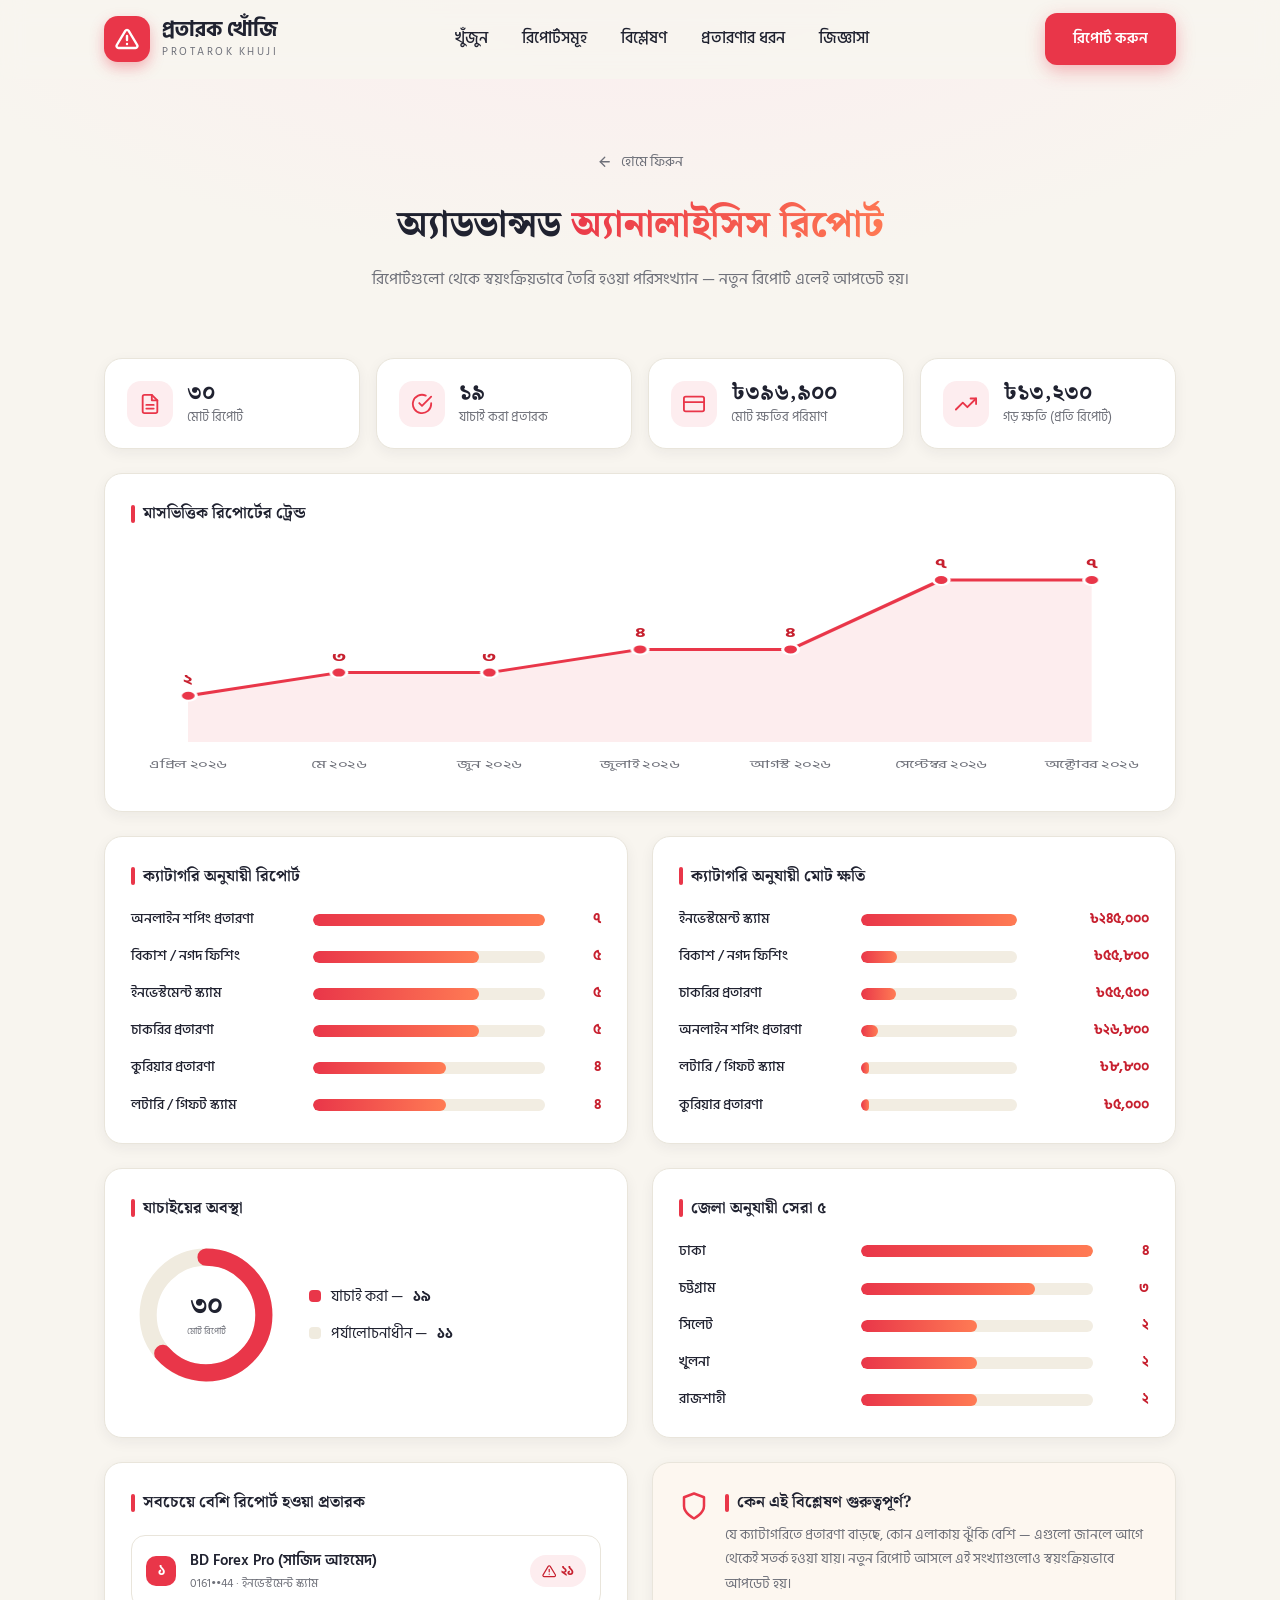
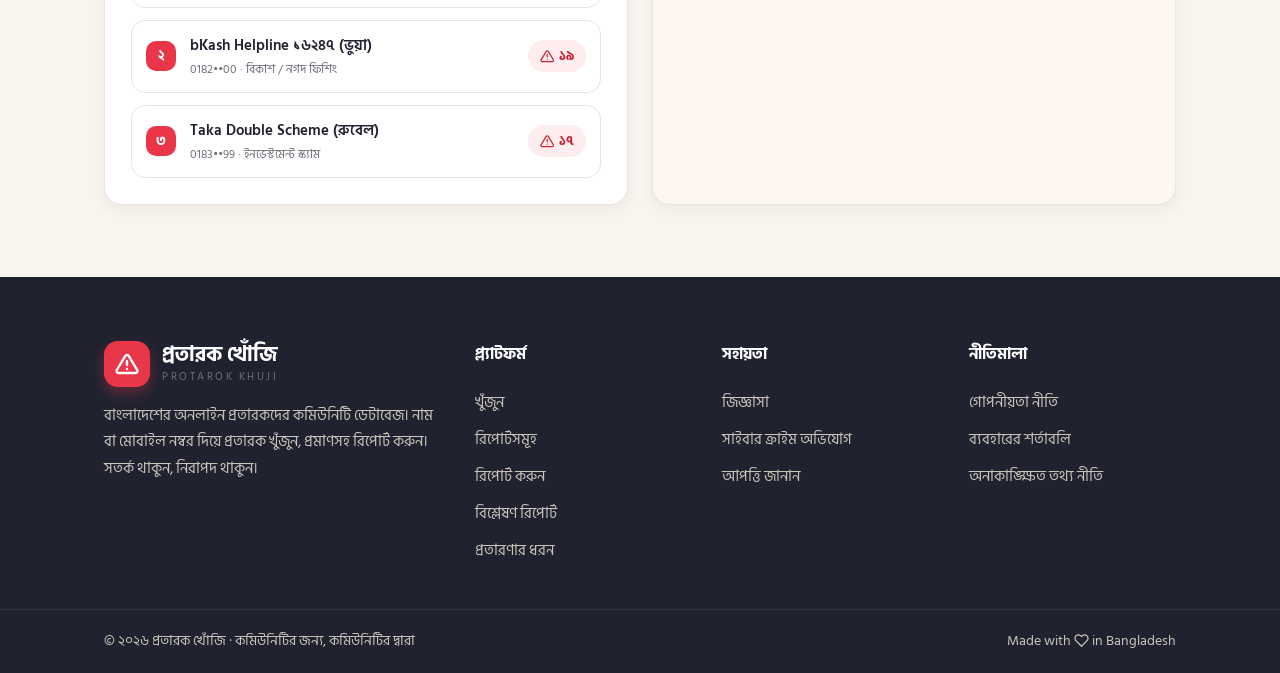
==== commit 8a0124db: "Add reports page with filters, expand data to 30 records, redesign modal - New reports.html: search " ====
--- a/analysis.html
+++ b/analysis.html
@@ -9,7 +9,7 @@
   <link rel="preconnect" href="https://fonts.googleapis.com" />
   <link rel="preconnect" href="https://fonts.gstatic.com" crossorigin />
   <link href="https://fonts.googleapis.com/css2?family=Hind+Siliguri:wght@300;400;500;600;700&family=Noto+Serif+Bengali:wght@600;700;800&display=swap" rel="stylesheet" />
-  <link rel="stylesheet" href="css/style.css?v=2.3" />
+  <link rel="stylesheet" href="css/style.css?v=2.5" />
 </head>
 <body>
   <!-- ================= ICON SPRITE ================= -->
@@ -56,7 +56,7 @@
       </a>
       <nav class="nav-links" id="navLinks">
         <a href="index.html#search">খুঁজুন</a>
-        <a href="index.html#reports">সাম্প্রতিক রিপোর্ট</a>
+        <a href="reports.html">রিপোর্টসমূহ</a>
         <a href="#analysis">বিশ্লেষণ</a>
         <a href="index.html#categories">প্রতারণার ধরন</a>
         <a href="index.html#faq">জিজ্ঞাসা</a>
@@ -134,7 +134,7 @@
       <div class="footer-col">
         <h4>প্ল্যাটফর্ম</h4>
         <a href="index.html#search">খুঁজুন</a>
-        <a href="index.html#reports">সাম্প্রতিক রিপোর্ট</a>
+        <a href="reports.html">রিপোর্টসমূহ</a>
         <a href="report.html">রিপোর্ট করুন</a>
         <a href="#analysis">বিশ্লেষণ রিপোর্ট</a>
         <a href="index.html#categories">প্রতারণার ধরন</a>
@@ -161,7 +161,7 @@
   </footer>
 
 
-  <script src="js/data.js?v=2.3"></script>
-  <script src="js/app.js?v=2.3"></script>
+  <script src="js/data.js?v=2.5"></script>
+  <script src="js/app.js?v=2.5"></script>
 </body>
 </html>
--- a/css/style.css
+++ b/css/style.css
@@ -583,3 +583,121 @@
   .an-trend-svg text, .an-donut-svg circle { animation: none !important; }
   .an-trend-svg polyline { stroke-dasharray: none; stroke-dashoffset: 0; }
 }
+
+/* ---------- reports page toolbar ---------- */
+.rp-toolbar {
+  background: var(--card); border: 1px solid var(--line); border-radius: var(--radius);
+  padding: 16px 20px; display: flex; flex-wrap: wrap; gap: 14px; align-items: center;
+  justify-content: space-between; box-shadow: var(--shadow-sm); margin-bottom: 10px;
+}
+.rp-search {
+  display: flex; align-items: center; gap: 10px; background: #F6F3EC; border: 1px solid var(--line);
+  border-radius: 12px; padding: 0 14px; flex: 1; min-width: 220px; height: 46px;
+}
+.rp-search .ic { width: 18px; height: 18px; color: var(--muted); flex-shrink: 0; }
+.rp-search input {
+  flex: 1; border: none; outline: none; background: transparent; font-family: inherit;
+  font-size: 0.95rem; color: var(--ink);
+}
+.rp-filters { display: flex; flex-wrap: wrap; gap: 10px; align-items: center; }
+.rp-select {
+  height: 42px; border-radius: 999px; border: 1px solid var(--line); background: var(--card);
+  font-family: inherit; font-size: 0.88rem; color: var(--ink); padding: 0 16px; cursor: pointer;
+}
+.rp-select:focus { outline: none; border-color: var(--red); box-shadow: 0 0 0 3px var(--red-soft); }
+.rp-count { font-size: 0.86rem; color: var(--muted); margin: 6px 4px 22px; display: flex; align-items: center; gap: 6px; }
+.rp-count .ic { width: 15px; height: 15px; }
+.rp-count strong { color: var(--ink); }
+
+/* ---------- modal v2 (case file) ---------- */
+.modal { max-width: 780px; padding: 0; overflow-y: auto; overflow-x: hidden; }
+.m-head {
+  display: flex; align-items: flex-start; gap: 16px; padding: 26px 28px 18px;
+  background: linear-gradient(160deg, #FDF3F1 0%, #fff 70%);
+  border-bottom: 1px solid var(--line);
+  padding-right: 64px;
+}
+.m-avatar {
+  width: 56px; height: 56px; border-radius: 18px; background: linear-gradient(140deg, var(--red), #C41E30);
+  color: #fff; display: flex; align-items: center; justify-content: center;
+  font-size: 1.5rem; font-weight: 800; flex-shrink: 0; font-family: "Noto Serif Bengali", serif;
+}
+.m-head-info { flex: 1; min-width: 0; }
+.m-head-top { display: flex; flex-wrap: wrap; gap: 8px; margin-bottom: 8px; }
+.m-name { font-size: 1.25rem; font-weight: 800; line-height: 1.35; margin-bottom: 4px; }
+.m-sub { color: var(--muted); font-size: 0.9rem; display: flex; align-items: center; gap: 6px; flex-wrap: wrap; }
+.m-sub .ic { width: 14px; height: 14px; }
+.m-risk {
+  display: inline-flex; align-items: center; gap: 5px; font-size: 0.72rem; font-weight: 700;
+  padding: 4px 10px; border-radius: 999px;
+}
+.m-risk .ic { width: 12px; height: 12px; }
+.risk-high { background: #FCE3E3; color: #C41E30; }
+.risk-mid { background: #FFF3D6; color: #B06A00; }
+.risk-low { background: #E5F2E8; color: #2E7D32; }
+.m-cat-top { display: inline-block; margin: 16px 28px 0; }
+.m-info-grid {
+  display: grid; grid-template-columns: repeat(4, 1fr); gap: 10px; padding: 14px 28px 4px;
+}
+@media (max-width: 640px) { .m-info-grid { grid-template-columns: repeat(2, 1fr); } }
+.m-info {
+  background: #F8F5EF; border: 1px solid var(--line); border-radius: 12px;
+  padding: 10px 12px; display: flex; align-items: center; gap: 10px;
+}
+.m-info > .ic { width: 17px; height: 17px; color: var(--red); flex-shrink: 0; }
+.m-info-label { display: block; font-size: 0.68rem; color: var(--muted); }
+.m-info-val { display: block; font-size: 0.92rem; font-weight: 700; line-height: 1.35; }
+.m-sec-title {
+  display: flex; align-items: center; gap: 8px; font-size: 0.78rem; font-weight: 700;
+  color: var(--red-dark); text-transform: none; letter-spacing: 0.2px;
+  margin: 20px 28px 10px; padding-bottom: 8px; border-bottom: 2px solid var(--red-soft);
+}
+.m-sec-title .ic { width: 15px; height: 15px; }
+.m-desc { padding: 0 28px; font-size: 0.95rem; line-height: 1.85; color: #44403A; }
+
+/* evidence gallery */
+.m-gallery { display: grid; grid-template-columns: repeat(auto-fill, minmax(150px, 1fr)); gap: 12px; padding: 4px 28px 4px; }
+.m-thumb {
+  position: relative; border-radius: 12px; overflow: hidden; cursor: zoom-in;
+  border: 1px solid var(--line); background: #F2EFE8;
+}
+.m-thumb img { width: 100%; height: 190px; object-fit: cover; display: block; transition: transform 0.35s ease; }
+.m-thumb:hover img { transform: scale(1.05); }
+.m-thumb-label {
+  position: absolute; left: 0; right: 0; bottom: 0; padding: 14px 10px 8px; font-size: 0.72rem;
+  color: #fff; background: linear-gradient(transparent, rgba(20, 16, 12, 0.8));
+}
+.m-thumb-zoom {
+  position: absolute; top: 8px; right: 8px; width: 26px; height: 26px; border-radius: 8px;
+  background: rgba(255, 255, 255, 0.92); color: var(--red); display: flex;
+  align-items: center; justify-content: center; opacity: 0; transition: 0.25s;
+}
+.m-thumb-zoom .ic { width: 13px; height: 13px; }
+.m-thumb:hover .m-thumb-zoom { opacity: 1; }
+
+/* lightbox */
+.lightbox {
+  position: fixed; inset: 0; z-index: 300; background: rgba(16, 12, 10, 0.92);
+  display: none; align-items: center; justify-content: center; flex-direction: column; gap: 14px;
+  padding: 40px 90px;
+}
+.lightbox.show { display: flex; animation: lbIn 0.25s ease; }
+@keyframes lbIn { from { opacity: 0; } to { opacity: 1; } }
+.lightbox .lb-img { max-width: 100%; max-height: calc(100vh - 160px); border-radius: 16px; box-shadow: 0 30px 80px rgba(0, 0, 0, 0.5); }
+.lb-cap { color: #EDE6DA; font-size: 0.9rem; letter-spacing: 0.2px; }
+.lb-btn {
+  position: absolute; width: 44px; height: 44px; border-radius: 12px; border: none; cursor: pointer;
+  background: rgba(255, 255, 255, 0.12); color: #fff; display: flex; align-items: center;
+  justify-content: center; transition: 0.2s;
+}
+.lb-btn:hover { background: var(--red); }
+.lb-btn .ic { width: 18px; height: 18px; }
+.lb-close { top: 22px; right: 22px; }
+.lb-prev { left: 22px; top: 50%; transform: translateY(-50%); }
+.lb-prev .ic { transform: rotate(180deg); }
+.lb-next { right: 22px; top: 50%; transform: translateY(-50%); }
+@media (max-width: 640px) {
+  .lightbox { padding: 40px 16px; }
+  .lb-prev, .lb-next { top: auto; bottom: 18px; transform: none; }
+  .lb-prev { left: calc(50% - 60px); } .lb-next { right: calc(50% - 60px); }
+}
